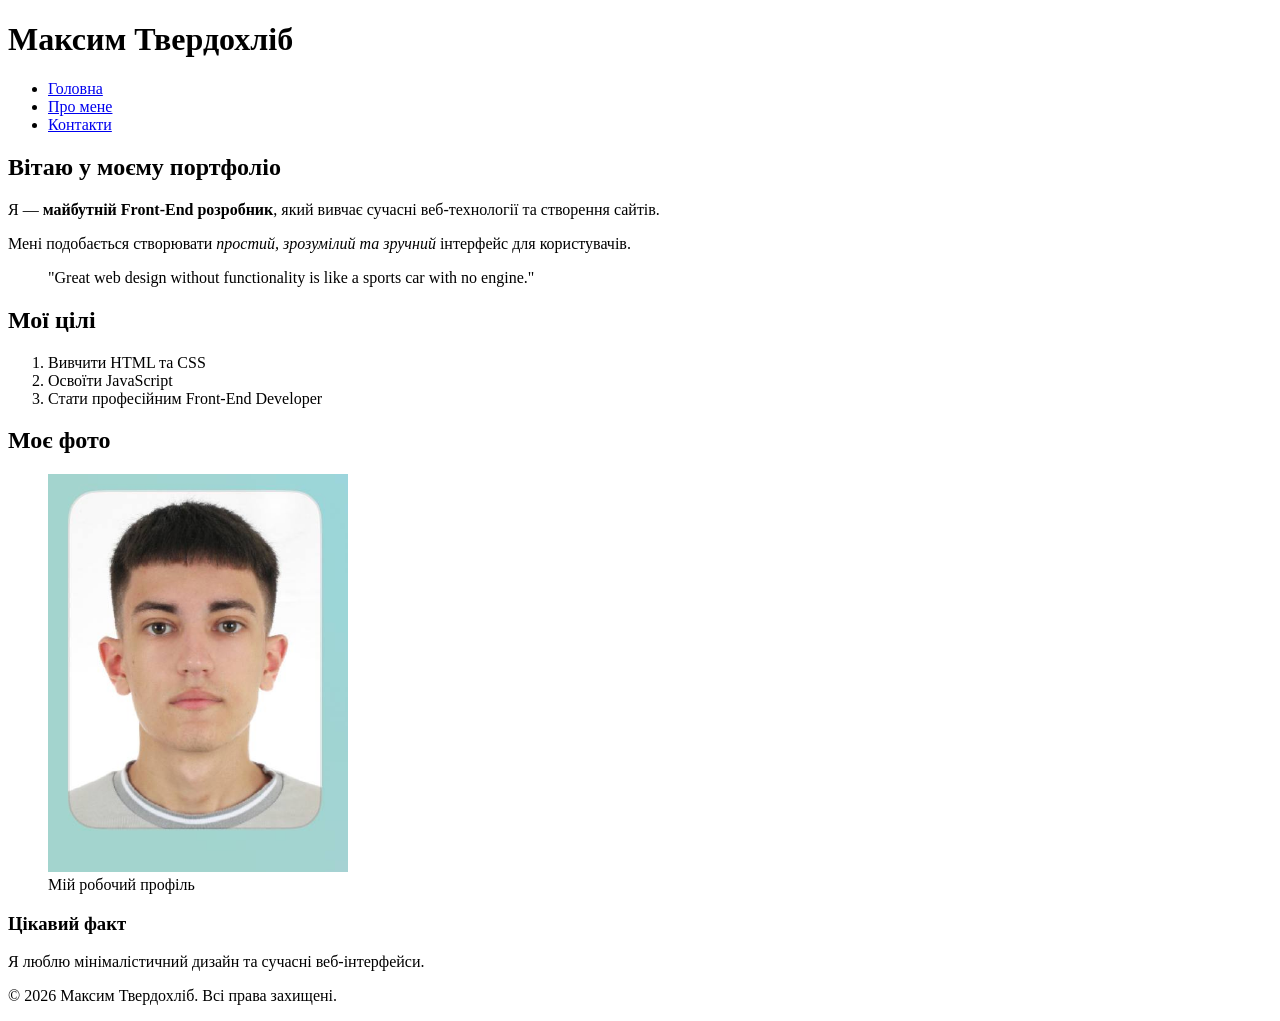
==== index.html @ a4797357 "init: initialize project structure" ====
<!DOCTYPE html>
<html lang="uk">
<head>
    <meta charset="UTF-8">
    <meta name="viewport" content="width=device-width, initial-scale=1.0">
    <meta name="description" content="Портфоліо Максима Твердохліба">
    <meta name="author" content="Максим Твердохліб">
    <title>Головна — Портфоліо</title>
</head>

<body>

<header>
    <h1>Максим Твердохліб</h1>

    <nav>
        <ul>
            <li><a href="index.html">Головна</a></li>
            <li><a href="about.html">Про мене</a></li>
            <li><a href="contacts.html">Контакти</a></li>
        </ul>
    </nav>
</header>

<main>

<section>
    <h2>Вітаю у моєму портфоліо</h2>

    <p>
        Я — <strong>майбутній Front-End розробник</strong>, який вивчає
        сучасні веб-технології та створення сайтів.
    </p>

    <p>
        Мені подобається створювати <em>простий, зрозумілий та зручний</em>
        інтерфейс для користувачів.
    </p>

    <blockquote>
        "Great web design without functionality is like a sports car with no engine."
    </blockquote>
</section>

<section>
    <h2>Мої цілі</h2>

    <ol>
        <li>Вивчити HTML та CSS</li>
        <li>Освоїти JavaScript</li>
        <li>Стати професійним Front-End Developer</li>
    </ol>
</section>

<section>
    <h2>Моє фото</h2>

    <figure>
        <img src="./images/photo_2025-09-17_00-39-00.jpg" alt="Фото Максима Твердохліба" width="300">
        <figcaption>Мій робочий профіль</figcaption>
    </figure>
</section>

<aside>
    <h3>Цікавий факт</h3>

    <p>
        Я люблю мінімалістичний дизайн та сучасні веб-інтерфейси.
    </p>
</aside>

</main>

<footer>
    <p>&copy; 2026 Максим Твердохліб. Всі права захищені.</p>
</footer>

</body>
</html>
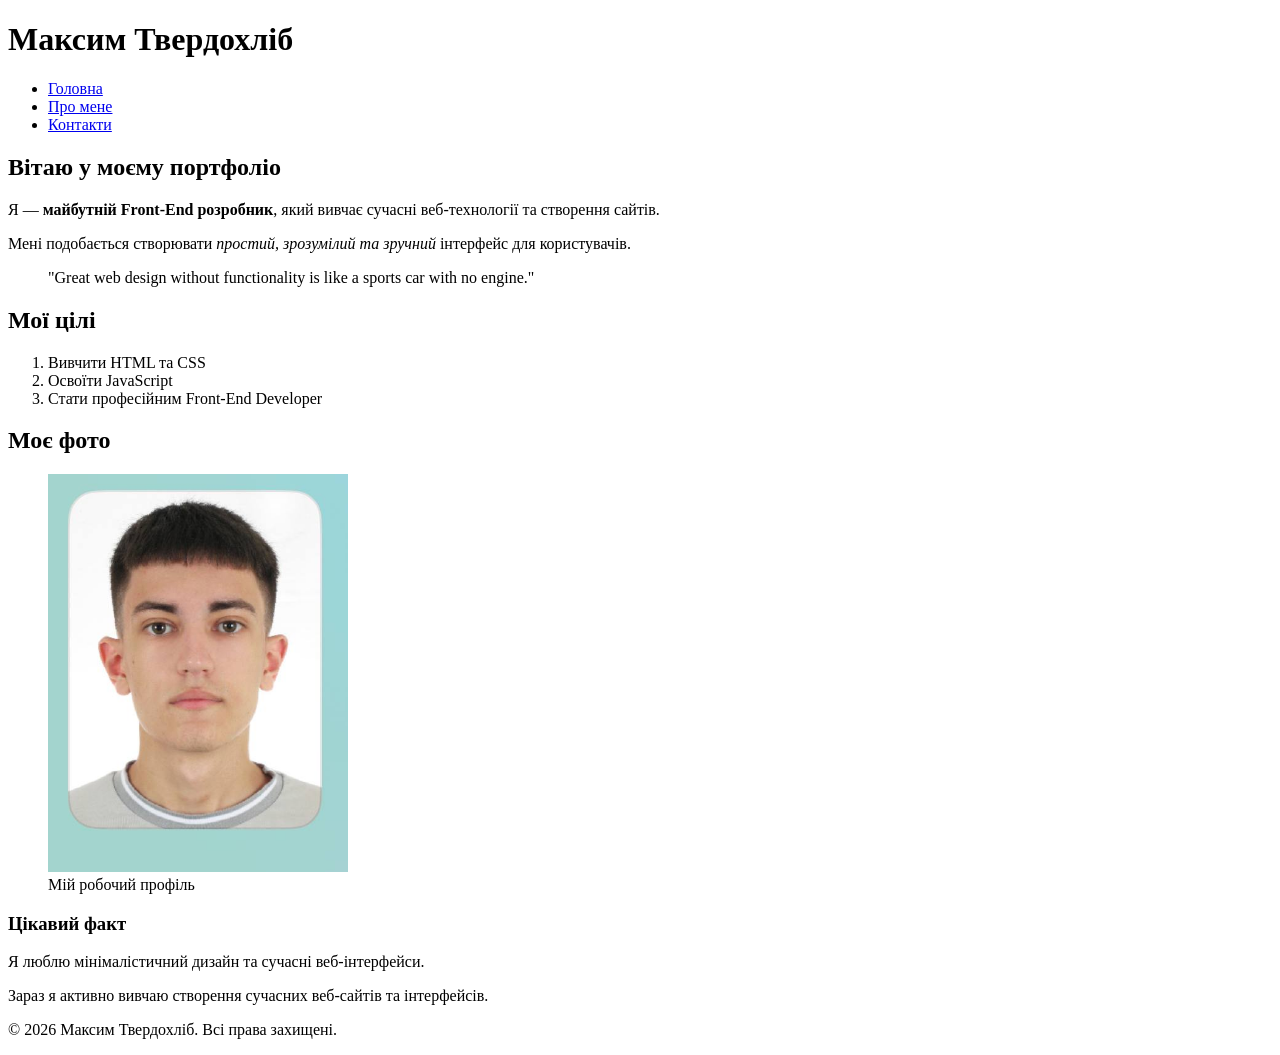
==== commit b3b12aa3: "feat: improve main page content" ====
--- a/index.html
+++ b/index.html
@@ -56,7 +56,7 @@
     <h2>Моє фото</h2>
 
     <figure>
-        <img src="./images/photo_2025-09-17_00-39-00.jpg" alt="Фото Максима Твердохліба" width="300">
+        <img src="./images/avatar.jpg" alt="Фото Максима Твердохліба" width="300">
         <figcaption>Мій робочий профіль</figcaption>
     </figure>
 </section>
@@ -66,6 +66,9 @@
 
     <p>
         Я люблю мінімалістичний дизайн та сучасні веб-інтерфейси.
+    </p>
+    <p>
+    Зараз я активно вивчаю створення сучасних веб-сайтів та інтерфейсів.
     </p>
 </aside>
 
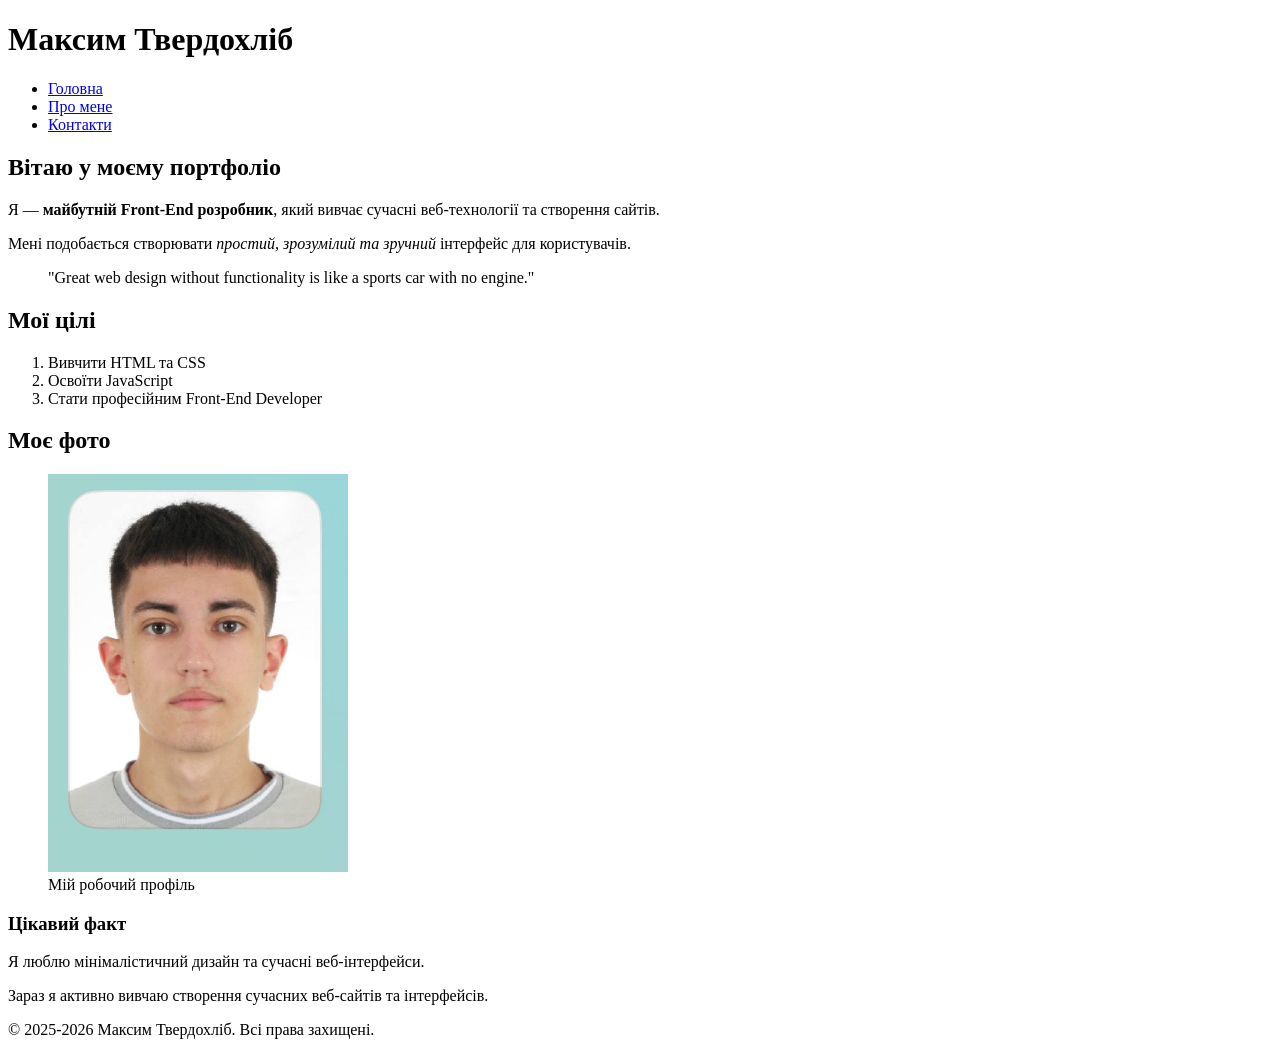
==== commit d4e0509a: "refactor: update footer information" ====
--- a/index.html
+++ b/index.html
@@ -75,7 +75,7 @@
 </main>
 
 <footer>
-    <p>&copy; 2026 Максим Твердохліб. Всі права захищені.</p>
+    <p>&copy; 2025-2026 Максим Твердохліб. Всі права захищені.</p>
 </footer>
 
 </body>
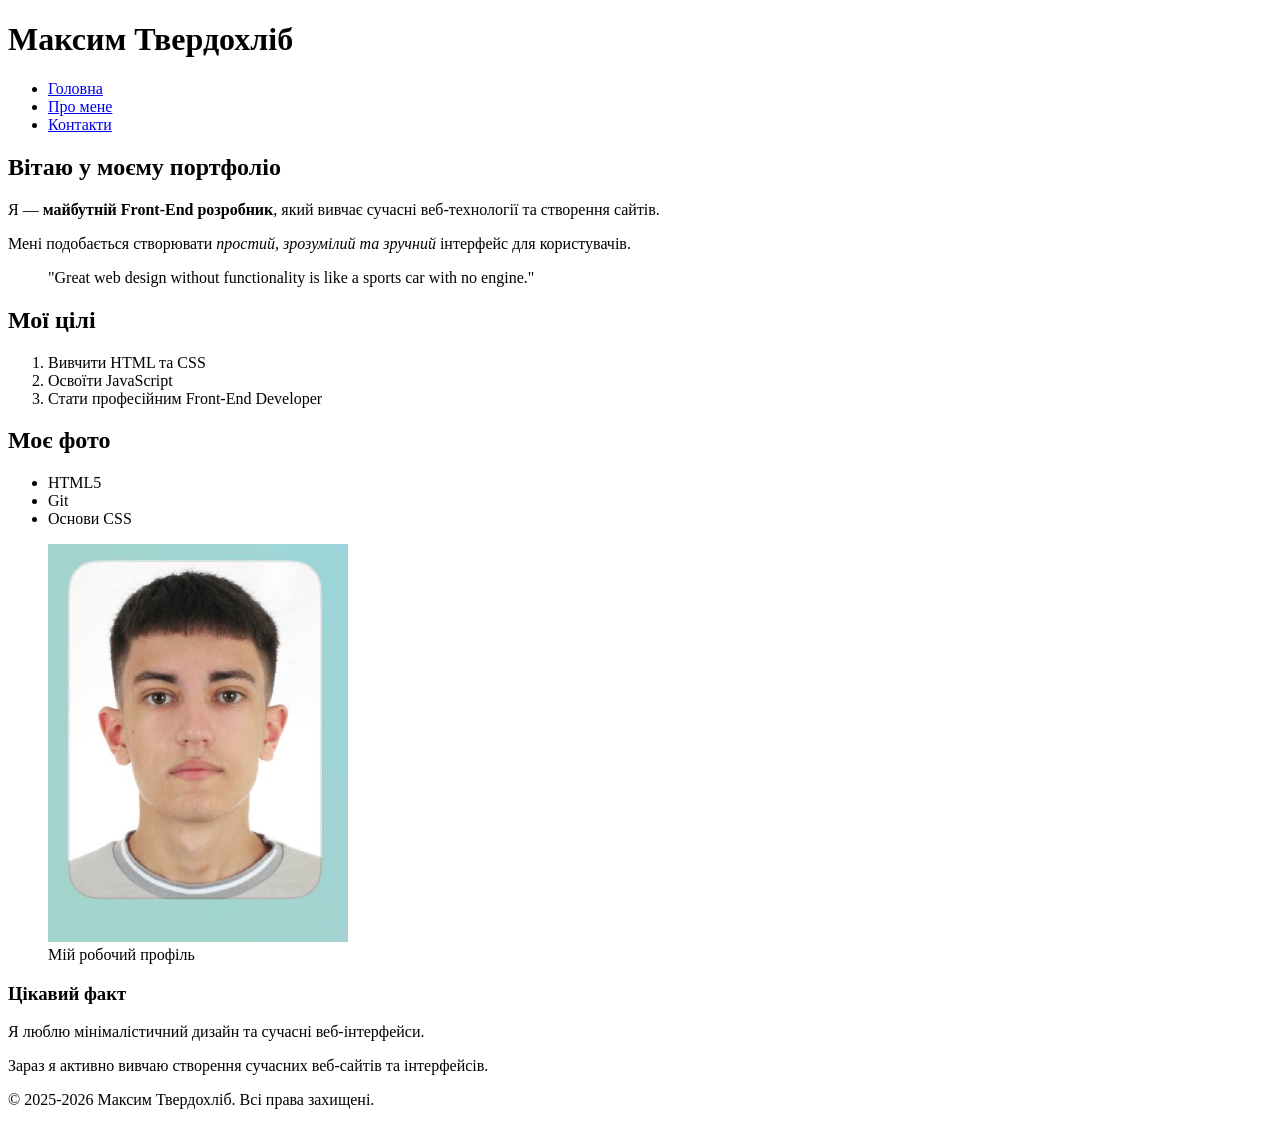
==== commit d3f868a7: "feat: add skills list to main page" ====
--- a/index.html
+++ b/index.html
@@ -54,6 +54,11 @@
 
 <section>
     <h2>Моє фото</h2>
+    <ul>
+    <li>HTML5</li>
+    <li>Git</li>
+    <li>Основи CSS</li>
+    </ul>
 
     <figure>
         <img src="./images/avatar.jpg" alt="Фото Максима Твердохліба" width="300">
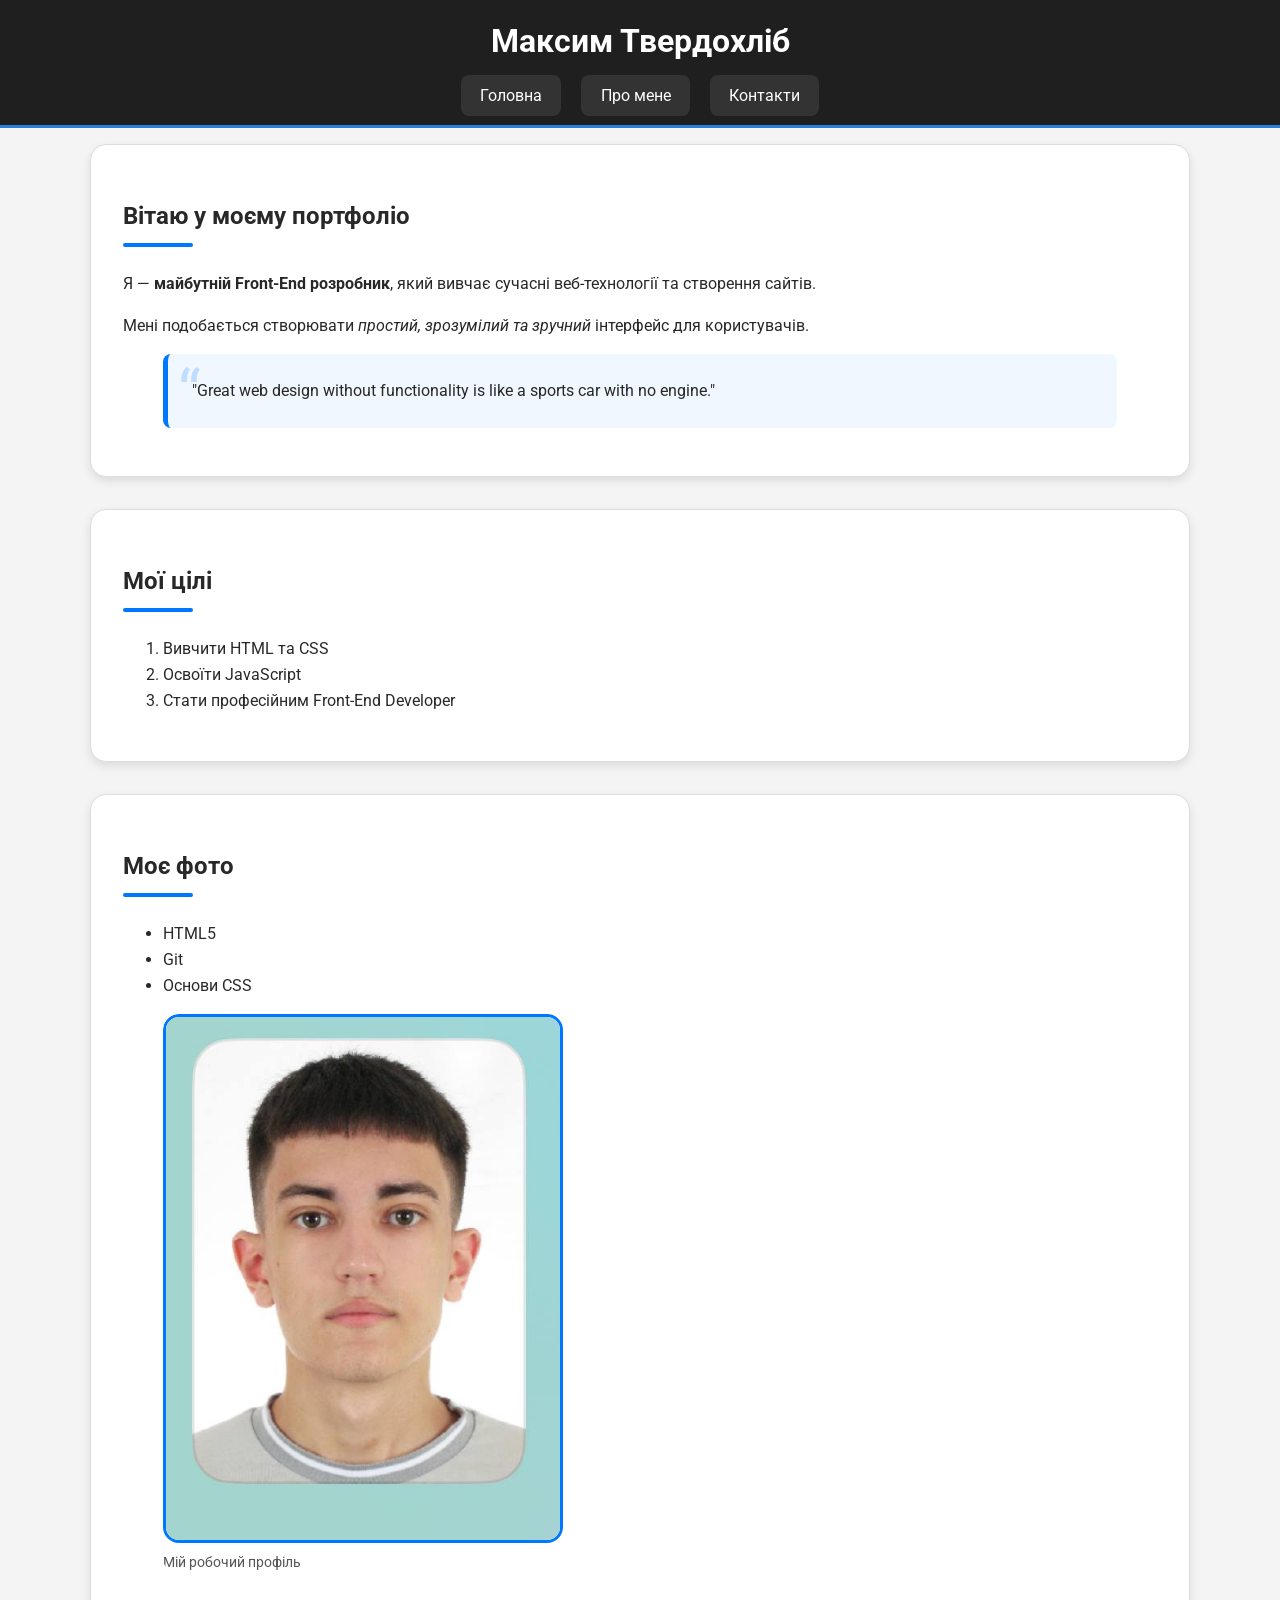
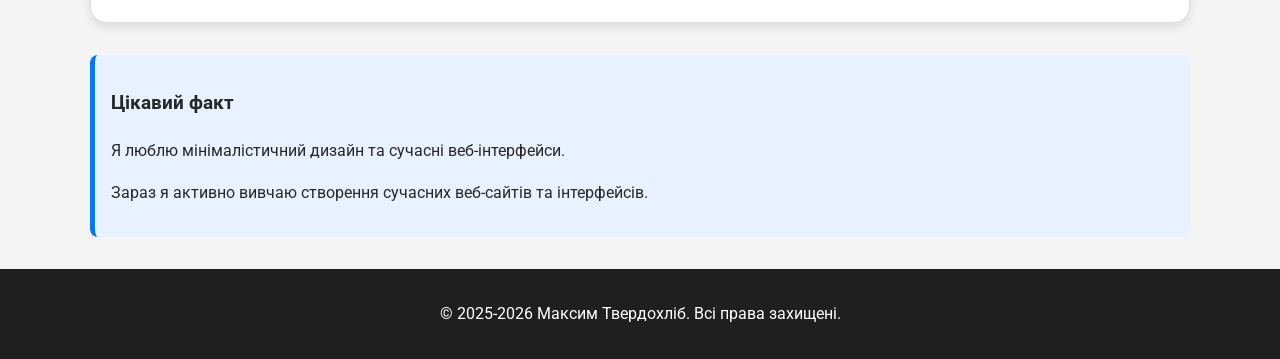
==== commit 75a9845b: "feat: add CSS styles and responsive layout" ====
--- a/index.html
+++ b/index.html
@@ -1,6 +1,7 @@
 <!DOCTYPE html>
 <html lang="uk">
 <head>
+    <link rel="stylesheet" href="styles.css">
     <meta charset="UTF-8">
     <meta name="viewport" content="width=device-width, initial-scale=1.0">
     <meta name="description" content="Портфоліо Максима Твердохліба">
@@ -13,7 +14,7 @@
 <header>
     <h1>Максим Твердохліб</h1>
 
-    <nav>
+    <nav class="nav-menu">
         <ul>
             <li><a href="index.html">Головна</a></li>
             <li><a href="about.html">Про мене</a></li>
@@ -24,7 +25,7 @@
 
 <main>
 
-<section>
+<section class="content-section">
     <h2>Вітаю у моєму портфоліо</h2>
 
     <p>
@@ -42,7 +43,7 @@
     </blockquote>
 </section>
 
-<section>
+<section class="content-section">
     <h2>Мої цілі</h2>
 
     <ol>
@@ -52,7 +53,7 @@
     </ol>
 </section>
 
-<section>
+<section class="content-section">
     <h2>Моє фото</h2>
     <ul>
     <li>HTML5</li>
--- a/styles.css
+++ b/styles.css
@@ -0,0 +1,413 @@
+/* ===== Google Fonts ===== */
+
+@import url('https://fonts.googleapis.com/css2?family=Roboto:wght@300;400;500;700&display=swap');
+
+
+/* ===== Загальні стилі ===== */
+
+*,
+*::before,
+*::after {
+    box-sizing: border-box;
+}
+
+body {
+    margin: 0;
+    padding: 0;
+
+    font-family: 'Roboto', Arial, sans-serif;
+
+    background-color: #f4f4f4;
+
+    color: rgb(40, 40, 40);
+
+    line-height: 1.6;
+
+    font-size: 1rem;
+}
+
+
+/* ===== Хедер ===== */
+
+header {
+    position: fixed;
+
+    top: 0;
+
+    width: 100%;
+
+    background-color: #1f1f1f;
+
+    color: white;
+
+    padding: 1rem;
+
+    z-index: 1000;
+
+    border-bottom: 3px solid hsl(210, 70%, 50%);
+}
+
+header h1 {
+    margin: 0;
+
+    text-align: center;
+
+    font-size: 2rem;
+}
+
+
+/* ===== Навігація ===== */
+
+.nav-menu ul {
+    list-style: none;
+
+    padding: 0;
+
+    margin: 1rem 0 0 0;
+
+    text-align: center;
+}
+
+.nav-menu > ul > li {
+    display: inline-block;
+
+    margin: 0 0.5rem;
+}
+
+.nav-menu ul li a:link {
+    color: white;
+}
+
+.nav-menu ul li a:visited {
+    color: #d1d1d1;
+}
+
+.nav-menu ul li a {
+    text-decoration: none;
+
+    background-color: #333;
+
+    padding: 0.7rem 1.2rem;
+
+    border-radius: 0.5rem;
+
+    transition: 0.3s;
+}
+
+.nav-menu ul li a:hover {
+    background-color: #0077ff;
+
+    color: white;
+}
+
+.nav-menu ul li a:active {
+    background-color: #004999;
+}
+
+.nav-menu ul li a:focus {
+    outline: 2px solid yellow;
+}
+
+
+/* ===== Main ===== */
+
+main {
+    width: 90%;
+
+    max-width: 1100px;
+
+    margin: 9rem auto 2rem auto;
+}
+
+
+/* ===== Секції ===== */
+
+.content-section {
+    background-color: white;
+
+    margin-bottom: 2rem;
+
+    padding: 2rem;
+
+    border-radius: 1rem;
+
+    border: 1px solid #ddd;
+
+    box-shadow: 0 4px 10px rgba(0, 0, 0, 0.1);
+}
+
+.content-section h2 {
+    position: relative;
+
+    margin-bottom: 1.5rem;
+}
+
+.content-section h2::after {
+    content: "";
+
+    display: block;
+
+    width: 70px;
+
+    height: 4px;
+
+    background-color: #0077ff;
+
+    margin-top: 0.5rem;
+
+    border-radius: 10px;
+}
+
+
+/* ===== Цитата ===== */
+
+blockquote {
+    position: relative;
+
+    background-color: #f0f7ff;
+
+    padding: 1.5rem;
+
+    border-left: 5px solid #0077ff;
+
+    border-radius: 0.5rem;
+
+    overflow: hidden;
+}
+
+blockquote::before {
+    content: "“";
+
+    font-size: 4rem;
+
+    position: absolute;
+
+    top: -10px;
+
+    left: 10px;
+
+    color: rgba(0, 119, 255, 0.2);
+}
+
+
+/* ===== Зображення ===== */
+
+figure {
+    position: relative;
+
+    overflow: hidden;
+
+    border-radius: 1rem;
+}
+
+figure img {
+    width: 100%;
+
+    max-width: 400px;
+
+    display: block;
+
+    border-radius: 1rem;
+
+    border: 3px solid #0077ff;
+}
+
+figcaption {
+    margin-top: 0.5rem;
+
+    font-size: 0.9rem;
+
+    color: #555;
+}
+
+
+/* ===== Aside ===== */
+
+aside {
+    background-color: #e8f1ff;
+
+    padding: 1rem;
+
+    border-left: 5px solid #0077ff;
+
+    border-radius: 0.5rem;
+
+    margin-top: 2rem;
+}
+
+
+/* ===== Таблиця ===== */
+
+table {
+    width: 100%;
+
+    border-collapse: collapse;
+
+    margin-top: 1rem;
+}
+
+table,
+th,
+td {
+    border: 1px solid #ccc;
+}
+
+th,
+td {
+    padding: 1rem;
+
+    text-align: left;
+}
+
+th {
+    background-color: #0077ff;
+
+    color: white;
+}
+
+tbody tr:nth-child(even) {
+    background-color: #f2f2f2;
+}
+
+tbody tr:hover {
+    background-color: #dfefff;
+}
+
+
+/* ===== Форма ===== */
+
+.contact-form {
+    background-color: white;
+}
+
+.contact-form label {
+    display: block;
+
+    margin-bottom: 0.5rem;
+
+    font-weight: 500;
+}
+
+.contact-form input[type="text"],
+.contact-form input[type="email"],
+.contact-form textarea,
+.contact-form select {
+    width: 100%;
+
+    padding: 0.8rem;
+
+    margin-bottom: 1rem;
+
+    border: 1px solid #ccc;
+
+    border-radius: 0.5rem;
+
+    font-size: 1rem;
+}
+
+.contact-form input[type="text"]:focus,
+.contact-form input[type="email"]:focus,
+.contact-form textarea:focus,
+.contact-form select:focus {
+    border-color: #0077ff;
+
+    outline: none;
+
+    box-shadow: 0 0 5px rgba(0, 119, 255, 0.5);
+}
+
+.contact-form input[type="radio"],
+.contact-form input[type="checkbox"] {
+    margin-right: 0.5rem;
+}
+
+.contact-form button {
+    background-color: #0077ff;
+
+    color: white;
+
+    border: none;
+
+    padding: 1rem 2rem;
+
+    border-radius: 0.7rem;
+
+    cursor: pointer;
+
+    font-size: 1rem;
+
+    transition: 0.3s;
+}
+
+.contact-form button:hover {
+    background-color: #005fcc;
+}
+
+.contact-form button:active {
+    background-color: #004999;
+}
+
+
+/* ===== Відео та аудіо ===== */
+
+video,
+audio {
+    width: 100%;
+
+    margin-top: 1rem;
+
+    border-radius: 1rem;
+}
+
+
+/* ===== Footer ===== */
+
+footer {
+    text-align: center;
+
+    background-color: #1f1f1f;
+
+    color: white;
+
+    padding: 1rem;
+
+    margin-top: 2rem;
+}
+
+
+/* ===== Absolute + Relative ===== */
+
+.profile-badge {
+    position: absolute;
+
+    top: 10px;
+
+    right: 10px;
+
+    background-color: #0077ff;
+
+    color: white;
+
+    padding: 0.5rem 1rem;
+
+    border-radius: 2rem;
+
+    font-size: 0.8rem;
+}
+
+
+/* ===== Overflow ===== */
+
+.scroll-box {
+    max-height: 150px;
+
+    overflow-y: auto;
+
+    background-color: white;
+
+    padding: 1rem;
+
+    border: 1px solid #ccc;
+
+    border-radius: 0.5rem;
+}
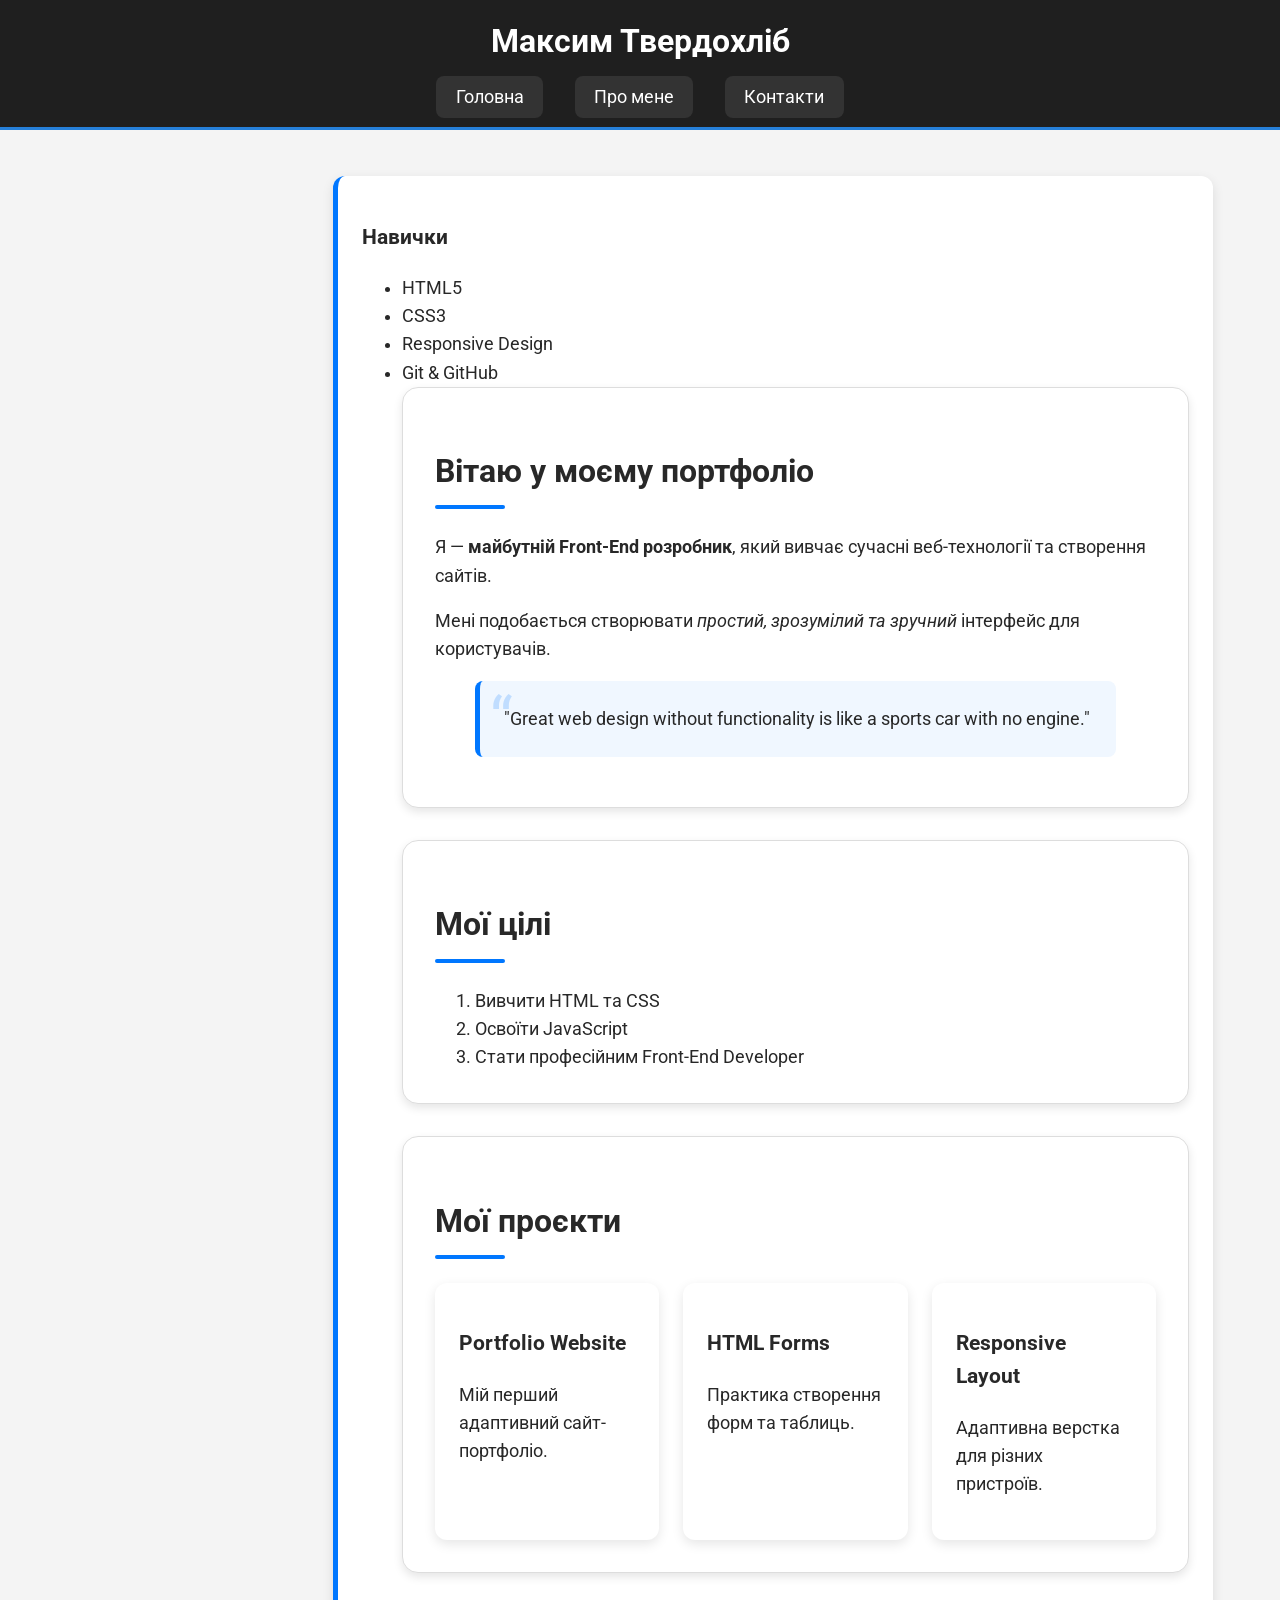
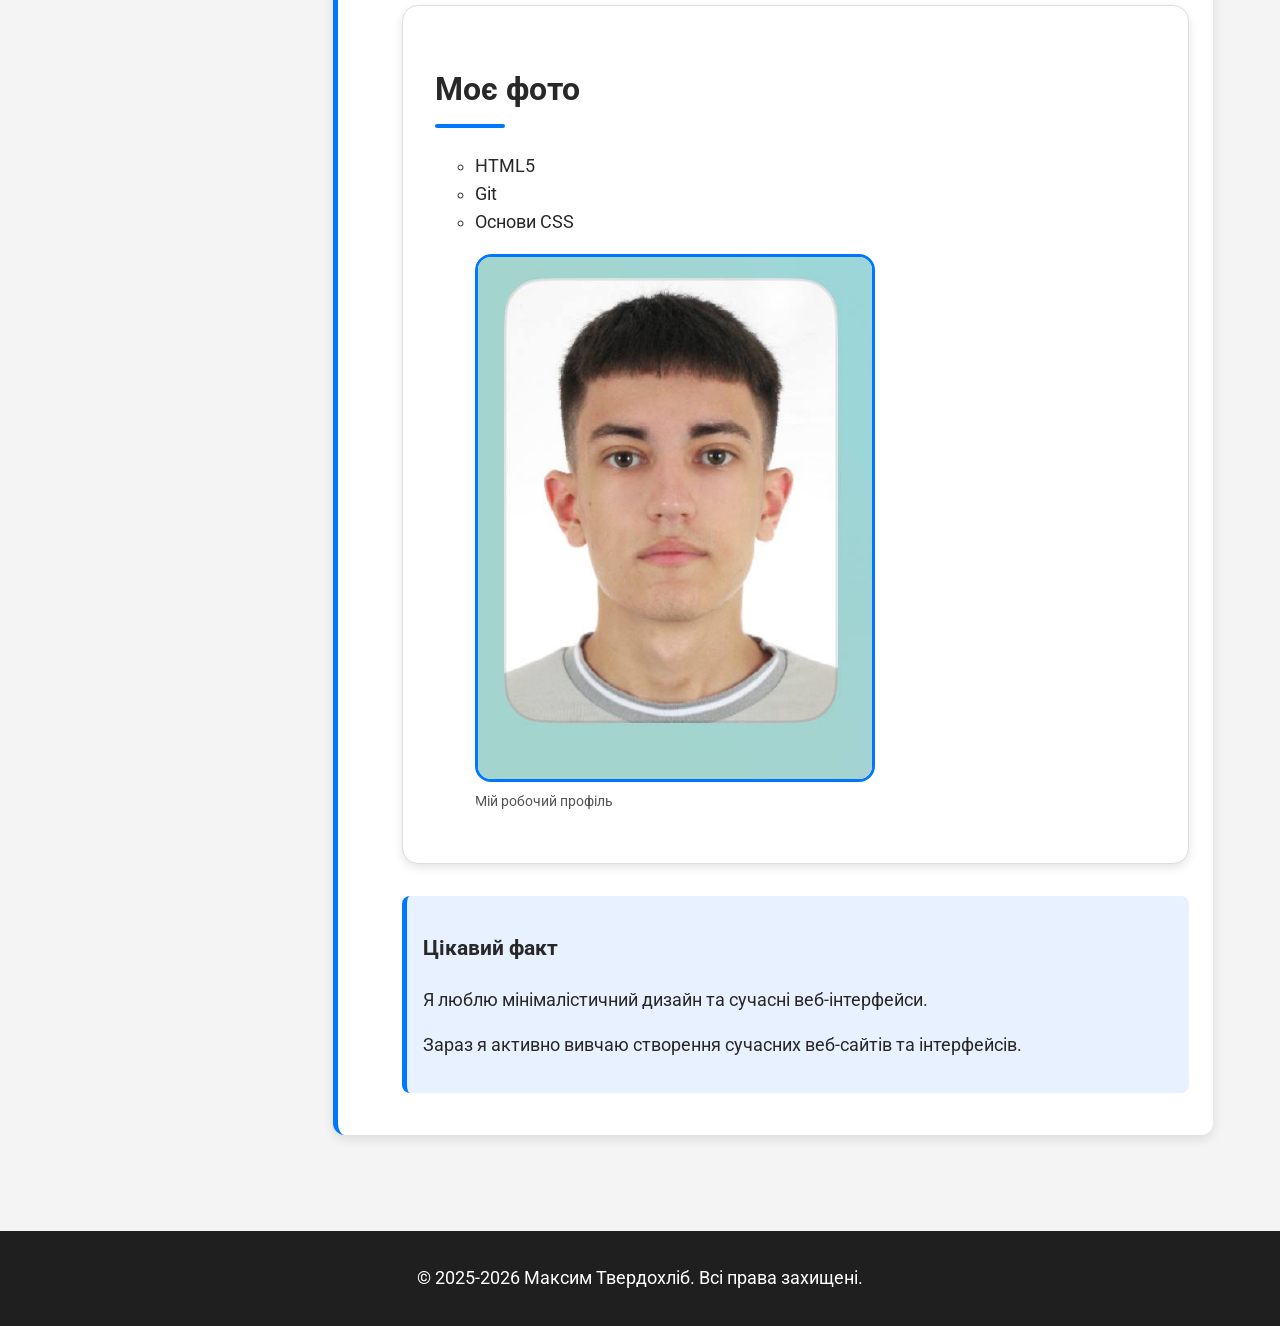
==== commit 77fb6278: "feat: add responsive layout and adaptive design" ====
--- a/index.html
+++ b/index.html
@@ -10,21 +10,40 @@
 </head>
 
 <body>
-
+<div class="page">
 <header>
     <h1>Максим Твердохліб</h1>
 
     <nav class="nav-menu">
-        <ul>
-            <li><a href="index.html">Головна</a></li>
-            <li><a href="about.html">Про мене</a></li>
-            <li><a href="contacts.html">Контакти</a></li>
-        </ul>
-    </nav>
+
+    <input type="checkbox" id="menu-toggle" class="menu-toggle">
+
+    <label for="menu-toggle" class="hamburger">
+        <span></span>
+        <span></span>
+        <span></span>
+    </label>
+
+    <ul class="nav-list">
+        <li><a href="index.html">Головна</a></li>
+        <li><a href="about.html">Про мене</a></li>
+        <li><a href="contacts.html">Контакти</a></li>
+    </ul>
+
+</nav>
 </header>
 
+    </ul>
+</aside>
 <main>
+<aside class="sidebar">
+    <h3>Навички</h3>
 
+    <ul>
+        <li>HTML5</li>
+        <li>CSS3</li>
+        <li>Responsive Design</li>
+        <li>Git & GitHub</li>
 <section class="content-section">
     <h2>Вітаю у моєму портфоліо</h2>
 
@@ -51,6 +70,30 @@
         <li>Освоїти JavaScript</li>
         <li>Стати професійним Front-End Developer</li>
     </ol>
+</section>
+<section class="content-section">
+
+    <h2>Мої проєкти</h2>
+
+    <div class="projects-grid">
+
+        <article class="card">
+            <h3>Portfolio Website</h3>
+            <p>Мій перший адаптивний сайт-портфоліо.</p>
+        </article>
+
+        <article class="card">
+            <h3>HTML Forms</h3>
+            <p>Практика створення форм та таблиць.</p>
+        </article>
+
+        <article class="card">
+            <h3>Responsive Layout</h3>
+            <p>Адаптивна верстка для різних пристроїв.</p>
+        </article>
+
+    </div>
+
 </section>
 
 <section class="content-section">
@@ -83,6 +126,6 @@
 <footer>
     <p>&copy; 2025-2026 Максим Твердохліб. Всі права захищені.</p>
 </footer>
-
+</div>
 </body>
 </html>
--- a/styles.css
+++ b/styles.css
@@ -1,9 +1,7 @@
-/* ===== Google Fonts ===== */
 
 @import url('https://fonts.googleapis.com/css2?family=Roboto:wght@300;400;500;700&display=swap');
 
 
-/* ===== Загальні стилі ===== */
 
 *,
 *::before,
@@ -27,7 +25,6 @@
 }
 
 
-/* ===== Хедер ===== */
 
 header {
     position: fixed;
@@ -56,7 +53,6 @@
 }
 
 
-/* ===== Навігація ===== */
 
 .nav-menu ul {
     list-style: none;
@@ -109,7 +105,6 @@
 }
 
 
-/* ===== Main ===== */
 
 main {
     width: 90%;
@@ -120,7 +115,6 @@
 }
 
 
-/* ===== Секції ===== */
 
 .content-section {
     background-color: white;
@@ -159,7 +153,6 @@
 }
 
 
-/* ===== Цитата ===== */
 
 blockquote {
     position: relative;
@@ -190,7 +183,6 @@
 }
 
 
-/* ===== Зображення ===== */
 
 figure {
     position: relative;
@@ -221,8 +213,6 @@
 }
 
 
-/* ===== Aside ===== */
-
 aside {
     background-color: #e8f1ff;
 
@@ -235,8 +225,6 @@
     margin-top: 2rem;
 }
 
-
-/* ===== Таблиця ===== */
 
 table {
     width: 100%;
@@ -274,7 +262,6 @@
 }
 
 
-/* ===== Форма ===== */
 
 .contact-form {
     background-color: white;
@@ -348,7 +335,6 @@
 }
 
 
-/* ===== Відео та аудіо ===== */
 
 video,
 audio {
@@ -360,7 +346,6 @@
 }
 
 
-/* ===== Footer ===== */
 
 footer {
     text-align: center;
@@ -375,7 +360,6 @@
 }
 
 
-/* ===== Absolute + Relative ===== */
 
 .profile-badge {
     position: absolute;
@@ -396,7 +380,6 @@
 }
 
 
-/* ===== Overflow ===== */
 
 .scroll-box {
     max-height: 150px;
@@ -410,4 +393,242 @@
     border: 1px solid #ccc;
 
     border-radius: 0.5rem;
+}
+
+:root {
+    --color-primary: #3498db;
+    --color-secondary: #2ecc71;
+    --color-bg: #ffffff;
+    --color-text: #333333;
+    --color-accent: #e74c3c;
+
+    --spacing-xs: 0.25rem;
+    --spacing-sm: 0.5rem;
+    --spacing-md: 1rem;
+    --spacing-lg: 2rem;
+    --spacing-xl: 4rem;
+
+    --border-radius: 12px;
+
+    --transition-speed: 0.3s;
+}
+
+
+.page {
+    display: grid;
+
+    grid-template-areas:
+        "header"
+        "content"
+        "sidebar"
+        "footer";
+
+    grid-template-columns: 1fr;
+
+    gap: 1rem;
+}
+
+header {
+    grid-area: header;
+}
+
+main {
+    grid-area: content;
+}
+
+.sidebar {
+    grid-area: sidebar;
+
+    background-color: white;
+
+    padding: 1.5rem;
+
+    margin: 1rem;
+
+    border-radius: var(--border-radius);
+
+    box-shadow: 0 4px 12px rgba(0,0,0,0.1);
+}
+
+footer {
+    grid-area: footer;
+}
+
+
+.nav-list {
+    display: flex;
+
+    flex-direction: column;
+
+    gap: 1rem;
+
+    padding: 0;
+
+    list-style: none;
+}
+
+
+.menu-toggle {
+    display: none;
+}
+
+.hamburger {
+    display: flex;
+
+    flex-direction: column;
+
+    gap: 5px;
+
+    cursor: pointer;
+
+    width: fit-content;
+
+    margin: 1rem auto;
+}
+
+.hamburger span {
+    width: 30px;
+
+    height: 3px;
+
+    background-color: white;
+
+    transition: all var(--transition-speed) ease;
+}
+
+.nav-list {
+    display: none;
+}
+
+.menu-toggle:checked ~ .nav-list {
+    display: flex;
+}
+
+
+
+.projects-grid {
+    display: grid;
+
+    grid-template-columns: repeat(auto-fit, minmax(280px, 1fr));
+
+    gap: 1.5rem;
+}
+
+
+
+.card {
+    background-color: white;
+
+    padding: 1.5rem;
+
+    border-radius: var(--border-radius);
+
+    box-shadow: 0 4px 12px rgba(0,0,0,0.1);
+
+    transition:
+        transform var(--transition-speed) ease,
+        box-shadow var(--transition-speed) ease;
+}
+
+.card:hover {
+    transform: translateY(-5px);
+
+    box-shadow: 0 8px 24px rgba(0,0,0,0.15);
+}
+
+
+@keyframes fadeIn {
+    from {
+        opacity: 0;
+        transform: translateY(20px);
+    }
+
+    to {
+        opacity: 1;
+        transform: translateY(0);
+    }
+}
+
+.content-section {
+    animation: fadeIn 0.6s ease forwards;
+}
+
+
+
+img {
+    max-width: 100%;
+
+    height: auto;
+
+    display: block;
+}
+
+
+
+h1 {
+    font-size: clamp(1.8rem, 4vw, 3rem);
+}
+
+h2 {
+    font-size: clamp(1.3rem, 3vw, 2rem);
+}
+
+body {
+    font-size: clamp(0.95rem, 1.5vw, 1.1rem);
+}
+
+
+
+@media (min-width: 768px) {
+
+    .nav-list {
+        flex-direction: row;
+
+        justify-content: center;
+    }
+
+    .projects-grid {
+        grid-template-columns: repeat(2, 1fr);
+    }
+}
+
+
+@media (min-width: 1024px) {
+
+    .page {
+        grid-template-areas:
+            "header header"
+            "sidebar content"
+            "footer footer";
+
+        grid-template-columns: 250px 1fr;
+    }
+
+    .hamburger {
+        display: none;
+    }
+
+    .nav-list {
+        display: flex !important;
+
+        flex-direction: row;
+
+        justify-content: center;
+
+        align-items: center;
+
+        gap: 1rem;
+    }
+
+    .sidebar {
+        position: sticky;
+
+        top: 120px;
+
+        height: fit-content;
+    }
+
+    .projects-grid {
+        grid-template-columns: repeat(3, 1fr);
+    }
 }
